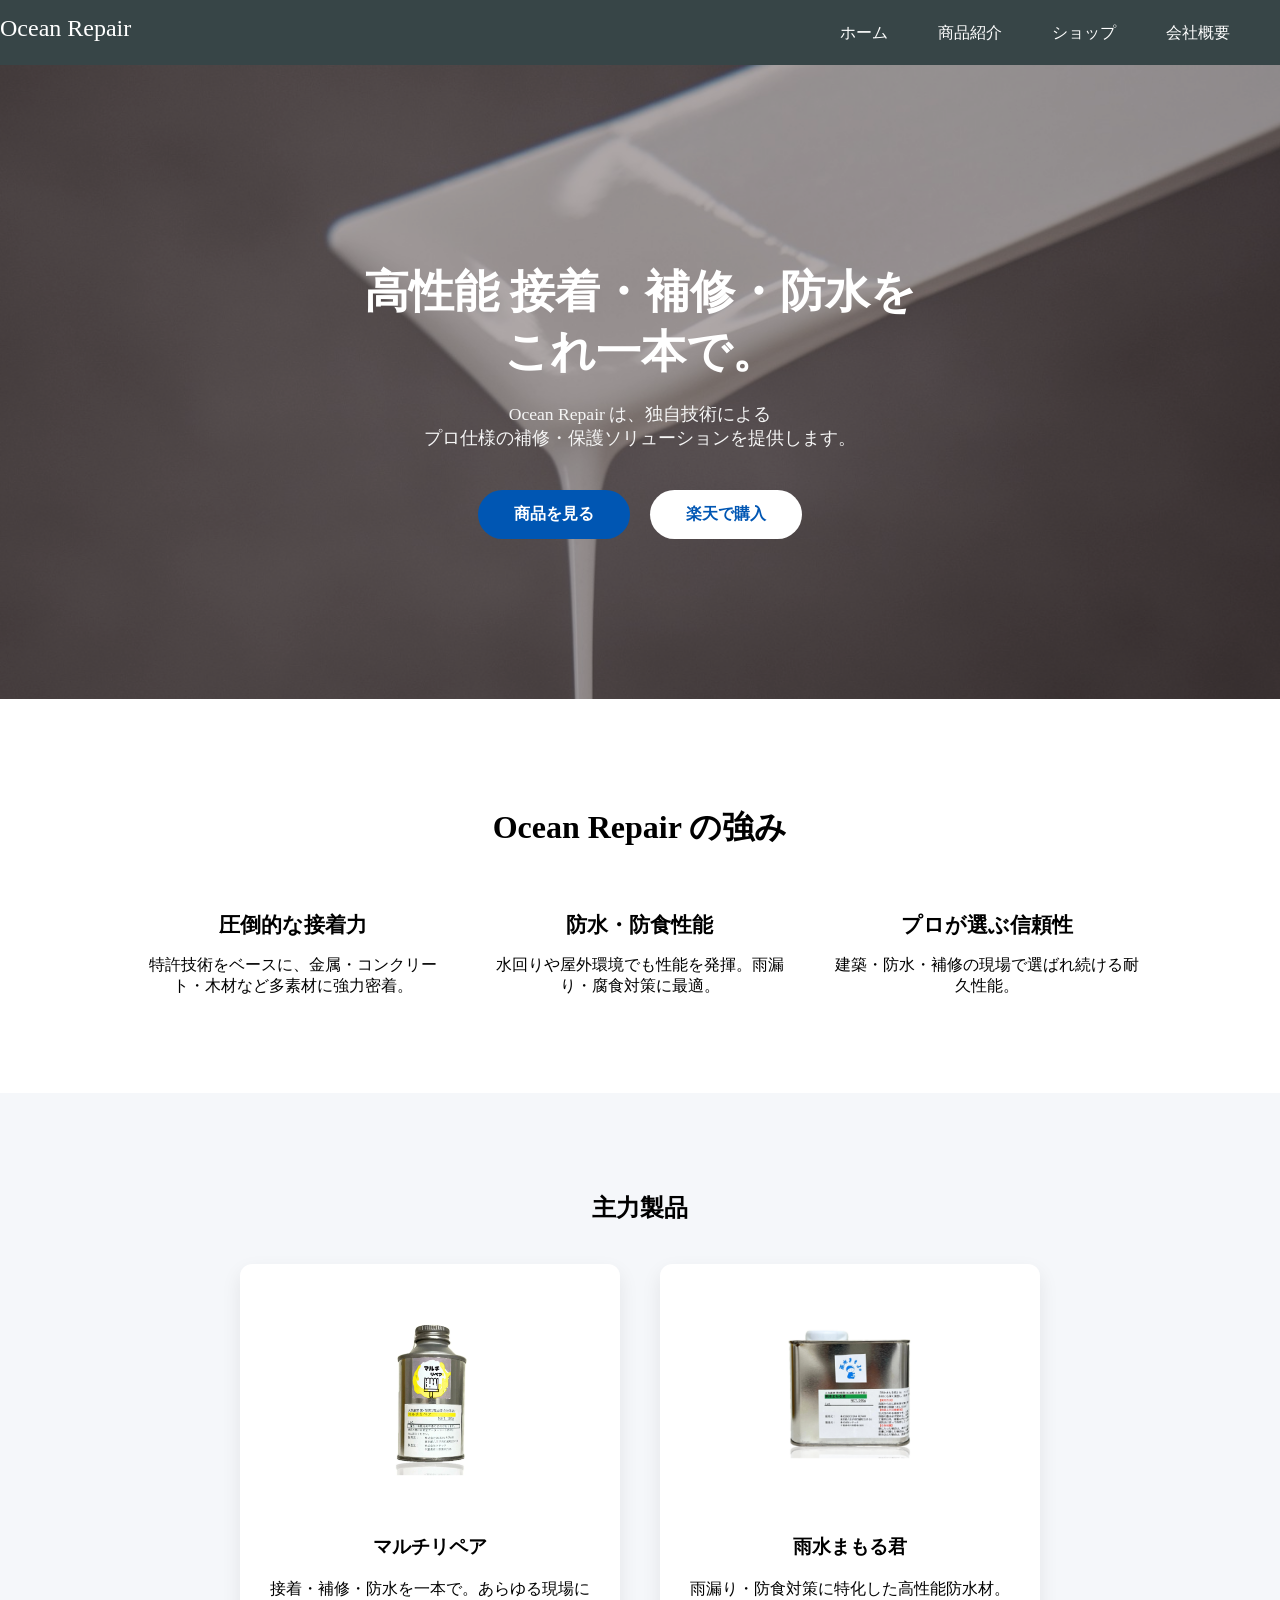
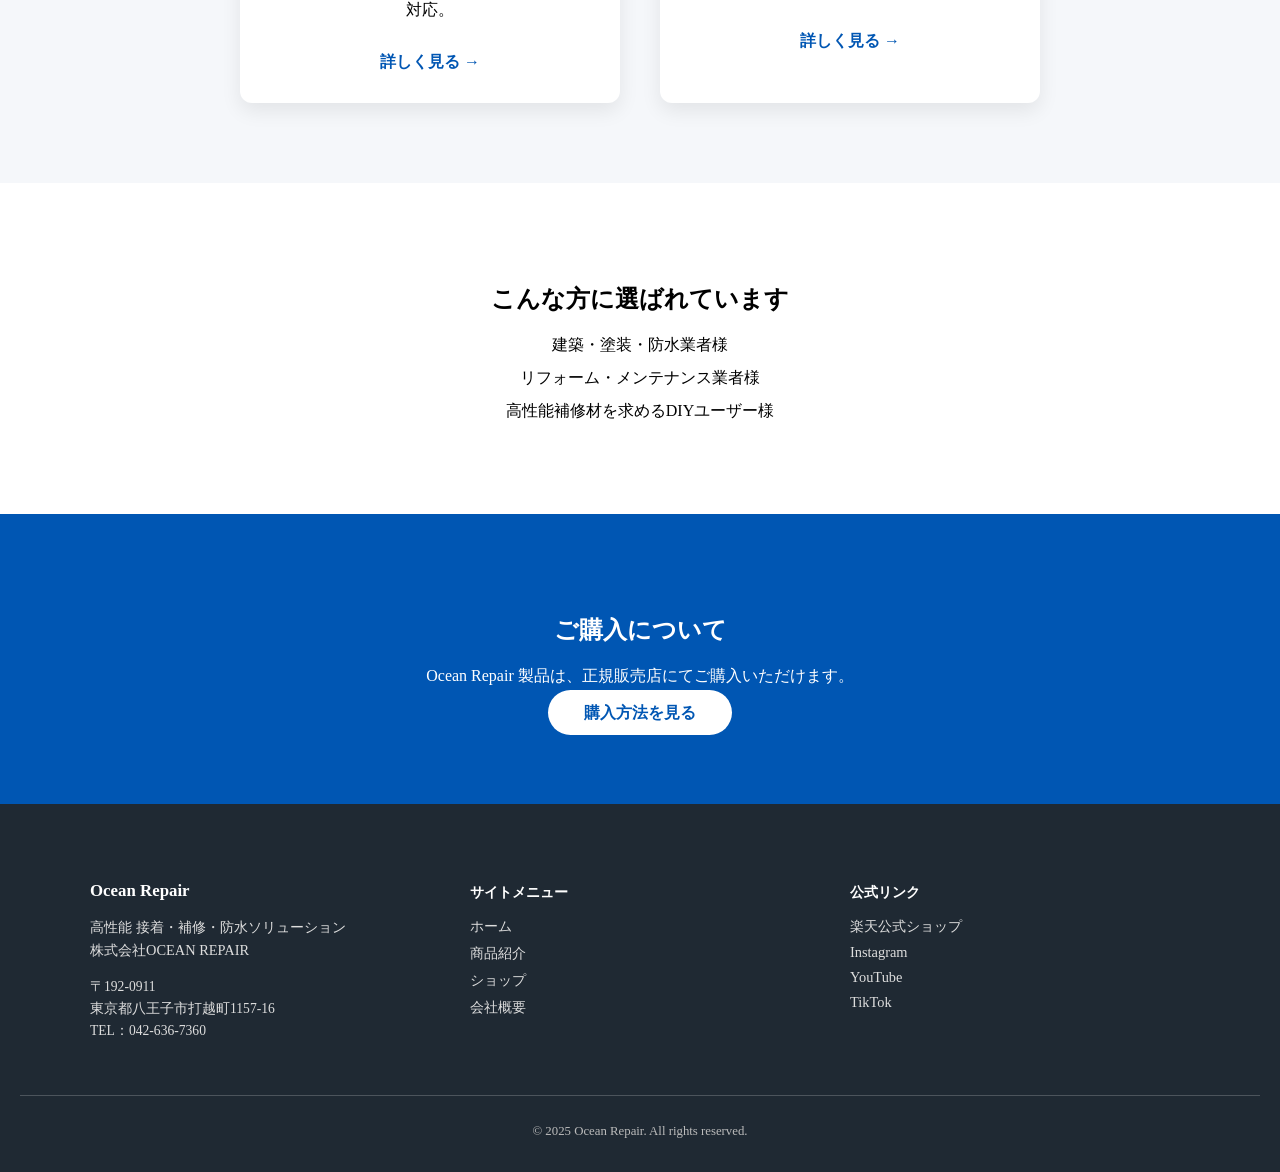
==== index.html @ e06fb5b2 "ヘッダーHTML" ====
<!DOCTYPE html>
<html lang="ja">
<head>
  <meta charset="UTF-8" />
  <meta name="viewport" content="width=device-width, initial-scale=1.0" />

  <title>Ocean Repair｜高性能 接着・補修・防水ソリューション</title>

  <link rel="stylesheet" href="css/style.css">
  <link rel="stylesheet" href="css/index.css">
</head>

<body>

<!-- ===== ヘッダー ===== -->
<header>
  <div class="header-inner">
    <div class="header-left">Ocean Repair</div>
    <div class="header-right">
      <a href="index.html">ホーム</a>
      <a href="products.html">商品紹介</a>
      <a href="shop.html">ショップ</a>
      <a href="company.html">会社概要</a>
    </div>
  </div>
</header>

<main>

<!-- ===== ヒーロー ===== -->
<section class="hero">
  <div class="hero-content">
    <h1>
      高性能 接着・補修・防水を<br>
      これ一本で。
    </h1>
    <p>
      Ocean Repair は、独自技術による<br>
      プロ仕様の補修・保護ソリューションを提供します。
    </p>

    <div class="hero-buttons">
      <a href="products.html" class="btn primary">商品を見る</a>
      <a href="https://www.rakuten.co.jp/oceanrepair/" target="_blank" class="btn secondary">
        楽天で購入
      </a>
    </div>
  </div>
</section>

<!-- ===== 強み ===== -->
<section class="strengths">
  <h2>Ocean Repair の強み</h2>

  <div class="strengths-grid">
    <div class="strength-item">
      <h3>圧倒的な接着力</h3>
      <p>特許技術をベースに、金属・コンクリート・木材など多素材に強力密着。</p>
    </div>

    <div class="strength-item">
      <h3>防水・防食性能</h3>
      <p>水回りや屋外環境でも性能を発揮。雨漏り・腐食対策に最適。</p>
    </div>

    <div class="strength-item">
      <h3>プロが選ぶ信頼性</h3>
      <p>建築・防水・補修の現場で選ばれ続ける耐久性能。</p>
    </div>
  </div>
</section>

<!-- ===== 主力商品 ===== -->
<section class="featured-products">
  <h2>主力製品</h2>

  <div class="products-grid">
    <div class="product-box">
      <div class="product-image">
        <img src="png/compass1732929653.webp" alt="マルチリペア">
      </div>
      <h3>マルチリペア</h3>
      <p>接着・補修・防水を一本で。あらゆる現場に対応。</p>
      <a href="product-multi-repair.html">詳しく見る →</a>
    </div>

    <div class="product-box">
      <div class="product-image">
        <img src="png/雨水まもる君500gNEW.png" alt="雨水まもる君">
      </div>
      <h3>雨水まもる君</h3>
      <p>雨漏り・防食対策に特化した高性能防水材。</p>
      <a href="products.html">詳しく見る →</a>
    </div>
  </div>
</section>

<!-- ===== 用途 ===== -->
<section class="usage">
  <h2>こんな方に選ばれています</h2>

  <ul>
    <li>建築・塗装・防水業者様</li>
    <li>リフォーム・メンテナンス業者様</li>
    <li>高性能補修材を求めるDIYユーザー様</li>
  </ul>
</section>

<!-- ===== 購入案内 ===== -->
<section class="purchase">
  <h2>ご購入について</h2>
  <p>
    Ocean Repair 製品は、正規販売店にてご購入いただけます。
  </p>

  <a href="shop.html" class="btn primary">購入方法を見る</a>
</section>

</main>

<footer class="site-footer">

  <div class="footer-inner">

    <!-- 左：会社情報 -->
    <div class="footer-company">
      <h3>Ocean Repair</h3>
      <p>
        高性能 接着・補修・防水ソリューション<br>
        株式会社OCEAN REPAIR
      </p>
      <p class="footer-address">
        〒192-0911<br>
        東京都八王子市打越町1157-16<br>
        TEL：042-636-7360
      </p>
    </div>

    <!-- 中：ナビ -->
    <div class="footer-nav">
      <h4>サイトメニュー</h4>
      <ul>
        <li><a href="index.html">ホーム</a></li>
        <li><a href="products.html">商品紹介</a></li>
        <li><a href="shop.html">ショップ</a></li>
        <li><a href="company.html">会社概要</a></li>
      </ul>
    </div>

    <!-- 右：外部リンク -->
    <div class="footer-links">
      <h4>公式リンク</h4>
      <ul>
        <li><a href="https://www.rakuten.co.jp/oceanrepair/" target="_blank">楽天公式ショップ</a></li>
        <li><a href="https://www.instagram.com/ocean.repair/" target="_blank">Instagram</a></li>
        <li><a href="https://www.youtube.com/@oceanrepair" target="_blank">YouTube</a></li>
        <li><a href="https://lite.tiktok.com/t/ZS9epU5FXoA6Y-mF6Z2/" target="_blank">TikTok</a></li>
      </ul>
    </div>

  </div>

  <div class="footer-bottom">
    <p>© 2025 Ocean Repair. All rights reserved.</p>
  </div>

</footer>

</body>
</html>
---- css/style.css ----
* {
  box-sizing: border-box;
}

body {
  margin: 0;
  font-family: "Hiragino Kaku Gothic ProN";
  padding-top: 65px;
}

a {
  text-decoration: none;
}

.container {
  max-width: 1170px;
  width: 100%;
  padding: 0 15px;
  margin: 0 auto;
}

/* ===== header ===== */
header {
  height: 65px;
  width: 100%;
  background-color: rgba(34, 49, 52, 0.9);
  position: fixed;
  top: 0;
  z-index: 10;
}

.header-left {
  float: left;
  color: white;
  font-size: 24px;
  margin-top: 15px;
}

.header-right {
  float: right;
  margin-right: 25px;
}

.header-right a {
  line-height: 65px;
  padding: 0 25px;
  color: white;
  display: block;
  float: left;
  transition: 0.5s;
}

.header-right a:hover {
  background-color: rgba(255, 255, 255, 0.3);
}

/* ===== 共通ボタン ===== */
.cta-button {
  display: inline-block;
  padding: 15px 40px;
  background-color: #bf0000;
  color: white;
  border-radius: 50px;
  font-weight: bold;
  box-shadow: 0 4px 15px rgba(0,0,0,0.1);
  transition: 0.3s;
}

.cta-button:hover {
  transform: translateY(-3px);
  background-color: #e60000;
}

/* ===== フッター ===== */
.site-footer {
  background-color: #1f2933;
  color: #fff;
  padding: 60px 20px 20px;
  font-size: 0.9rem;
}

.footer-inner {
  max-width: 1100px;
  margin: 0 auto;
  display: grid;
  grid-template-columns: repeat(auto-fit, minmax(240px, 1fr));
  gap: 40px;
}

.site-footer h3,
.site-footer h4 {
  margin-bottom: 15px;
}

.footer-company p {
  line-height: 1.6;
  color: #ddd;
}

.footer-address {
  margin-top: 10px;
  font-size: 0.85rem;
}

.site-footer ul {
  list-style: none;
  padding: 0;
}

.site-footer li {
  margin-bottom: 8px;
}

.site-footer a {
  color: #ddd;
  text-decoration: none;
}

.site-footer a:hover {
  text-decoration: underline;
}

/* 下部コピーライト */
.footer-bottom {
  margin-top: 40px;
  border-top: 1px solid rgba(255,255,255,0.2);
  padding-top: 15px;
  text-align: center;
  font-size: 0.8rem;
  color: #bbb;
}

/* ===== スマホ時ヘッダー高さ修正 ===== */
@media screen and (max-width: 768px) {

  /* ===== header（修正版） ===== */
header {
  height: 65px;
  width: 100%;
  background-color: rgba(34, 49, 52, 0.95);
  position: fixed;
  top: 0;
  z-index: 100;
}

.header-inner {
  max-width: 1100px;
  margin: 0 auto;
  height: 65px;
  display: flex;
  align-items: center;
  justify-content: space-between;
  padding: 0 20px;
}

.header-left {
  color: white;
  font-size: 22px;
}

.header-right {
  display: flex;
  gap: 25px;
}

.header-right a {
  color: white;
  line-height: 65px;
  font-size: 14px;
  transition: 0.3s;
}

.header-right a:hover {
  opacity: 0.7;
}

}
---- css/index.css ----
/* ===== ホーム共通 ===== */

/* ===== ヒーロー ===== */
/* ===== ヒーロー（背景画像版） ===== */
.hero {
  position: relative;
  padding: 160px 20px;
  text-align: center;
  color: #fff;

  background-image: url("../png/23179908_m.jpg");
  background-size: cover;
  background-position: center;
  background-repeat: no-repeat;
}

/* 黒の半透明レイヤー（文字を読みやすく） */
.hero::before {
  content: "";
  position: absolute;
  inset: 0;
  background: rgba(78, 63, 63, 0.45);
}

/* テキストを前面に */
.hero-content {
  position: relative;
  z-index: 1;
  max-width: 900px;
  margin: 0 auto;
}

.hero h1 {
  font-size: 2.8rem;
  margin-bottom: 20px;
}

.hero p {
  font-size: 1.1rem;
  color: #f5f5f5;
  margin-bottom: 40px;
}

.hero-buttons {
  display: flex;
  justify-content: center;
  gap: 20px;
}

/* ボタン */
.btn {
  padding: 14px 36px;
  border-radius: 40px;
  font-weight: bold;
  text-decoration: none;
}

.btn.primary {
  background-color: #0056b3;
  color: #fff;
}

.btn.secondary {
  background-color: #ffffff;
  color: #0056b3;
  border: none;
  font-weight: bold;
}

.btn.secondary:hover {
  background-color: #e6e6e6;
}

/* ===== 強み ===== */
.strengths {
  padding: 80px 20px;
  text-align: center;
}

.strengths h2 {
  font-size: 2rem;
  margin-bottom: 40px;
}

.strengths-grid {
  max-width: 1000px;
  margin: 0 auto;
  display: grid;
  grid-template-columns: repeat(auto-fit, minmax(240px, 1fr));
  gap: 40px;
}

.strength-item h3 {
  font-size: 1.3rem;
  margin-bottom: 10px;
}

/* ===== 主力商品 ===== */
.featured-products {
  background-color: #f5f7fa;
  padding: 80px 20px;
  text-align: center;
}

.products-grid {
  max-width: 800px;
  margin: 40px auto 0;
  display: grid;
  grid-template-columns: repeat(auto-fit, minmax(260px, 1fr));
  gap: 40px;
}

.product-box {
  background-color: #fff;
  padding: 30px;
  border-radius: 12px;
  box-shadow: 0 8px 20px rgba(0,0,0,0.08);
}

.product-box a {
  display: inline-block;
  margin-top: 15px;
  color: #0056b3;
  font-weight: bold;
  text-decoration: none;
}

/* ===== 主力商品 画像 ===== */

.product-image {
  width: 100%;
  height: 220px;
  margin-bottom: 20px;
  display: flex;
  align-items: center;
  justify-content: center;
}

.product-image img {
  max-width: 100%;
  max-height: 100%;
  object-fit: contain;
  transition: 0.3s;
}

/* カードホバー時に少し浮かせる */
.product-box {
  transition: transform 0.3s;
}

.product-box:hover {
  transform: translateY(-8px);
}

/* ===== 用途 ===== */
.usage {
  padding: 80px 20px;
  text-align: center;
}

.usage ul {
  list-style: none;
  padding: 0;
  max-width: 500px;
  margin: 0 auto;
}

.usage li {
  margin: 12px 0;
}

/* ===== 購入案内 ===== */
.purchase {
  background-color: #0056b3;
  color: #fff;
  padding: 80px 20px;
  text-align: center;
}

.purchase .btn {
  background-color: #fff;
  color: #0056b3;
}

/* ===== スマホ対応 ===== */
@media screen and (max-width: 768px) {

  /* ヒーロー */
  .hero {
    padding: 120px 20px;
  }

  .hero h1 {
    font-size: 1.8rem;
    line-height: 1.4;
  }

  .hero p {
    font-size: 0.95rem;
  }

  /* ボタンを縦並びに */
  .hero-buttons {
    flex-direction: column;
    gap: 15px;
  }

  .btn {
    width: 100%;
    max-width: 280px;
    margin: 0 auto;
  }

  /* 強みセクション */
  .strengths {
    padding: 60px 20px;
  }

  .strengths h2 {
    font-size: 1.5rem;
  }

  /* 主力商品 */
  .featured-products {
    padding: 60px 20px;
  }

  .products-grid {
    grid-template-columns: 1fr;
  }

  .product-image {
    height: 180px;
  }

  /* 用途 */
  .usage {
    padding: 60px 20px;
  }

  /* 購入案内 */
  .purchase {
    padding: 60px 20px;
  }

}
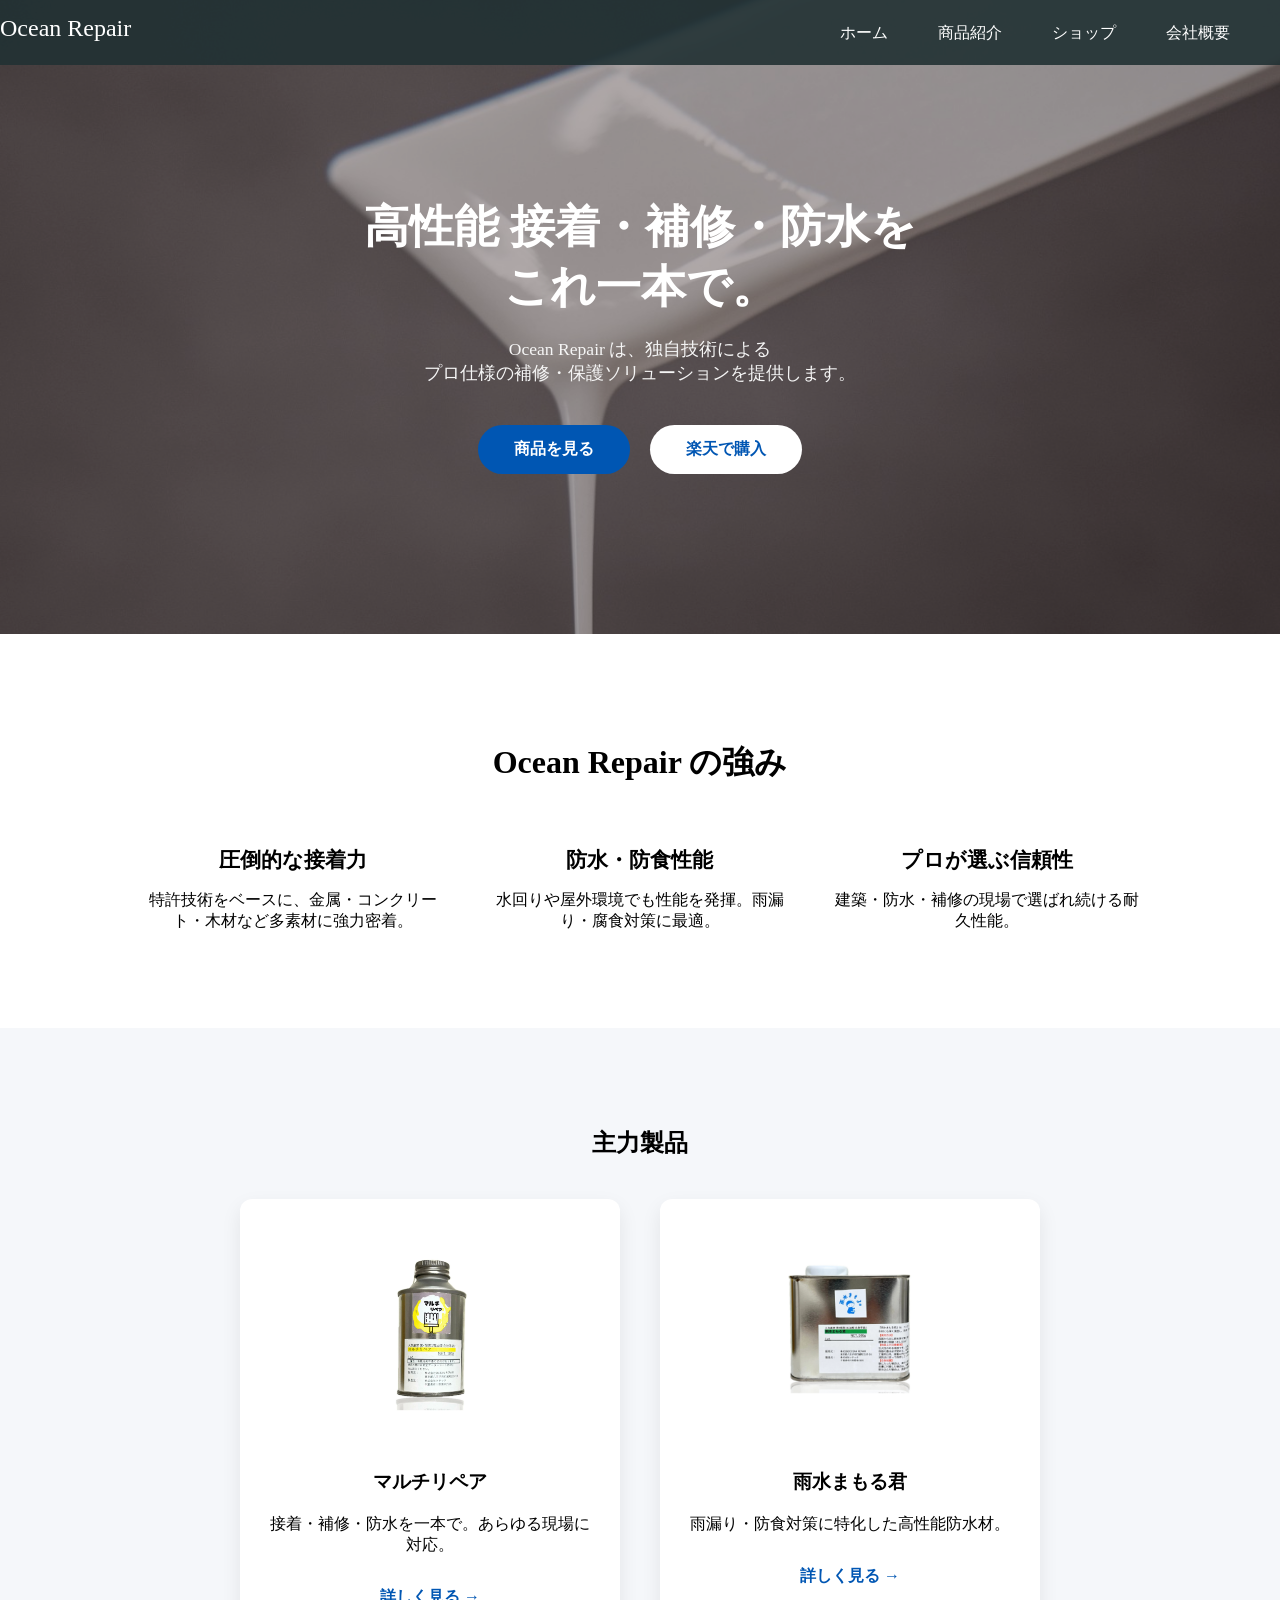
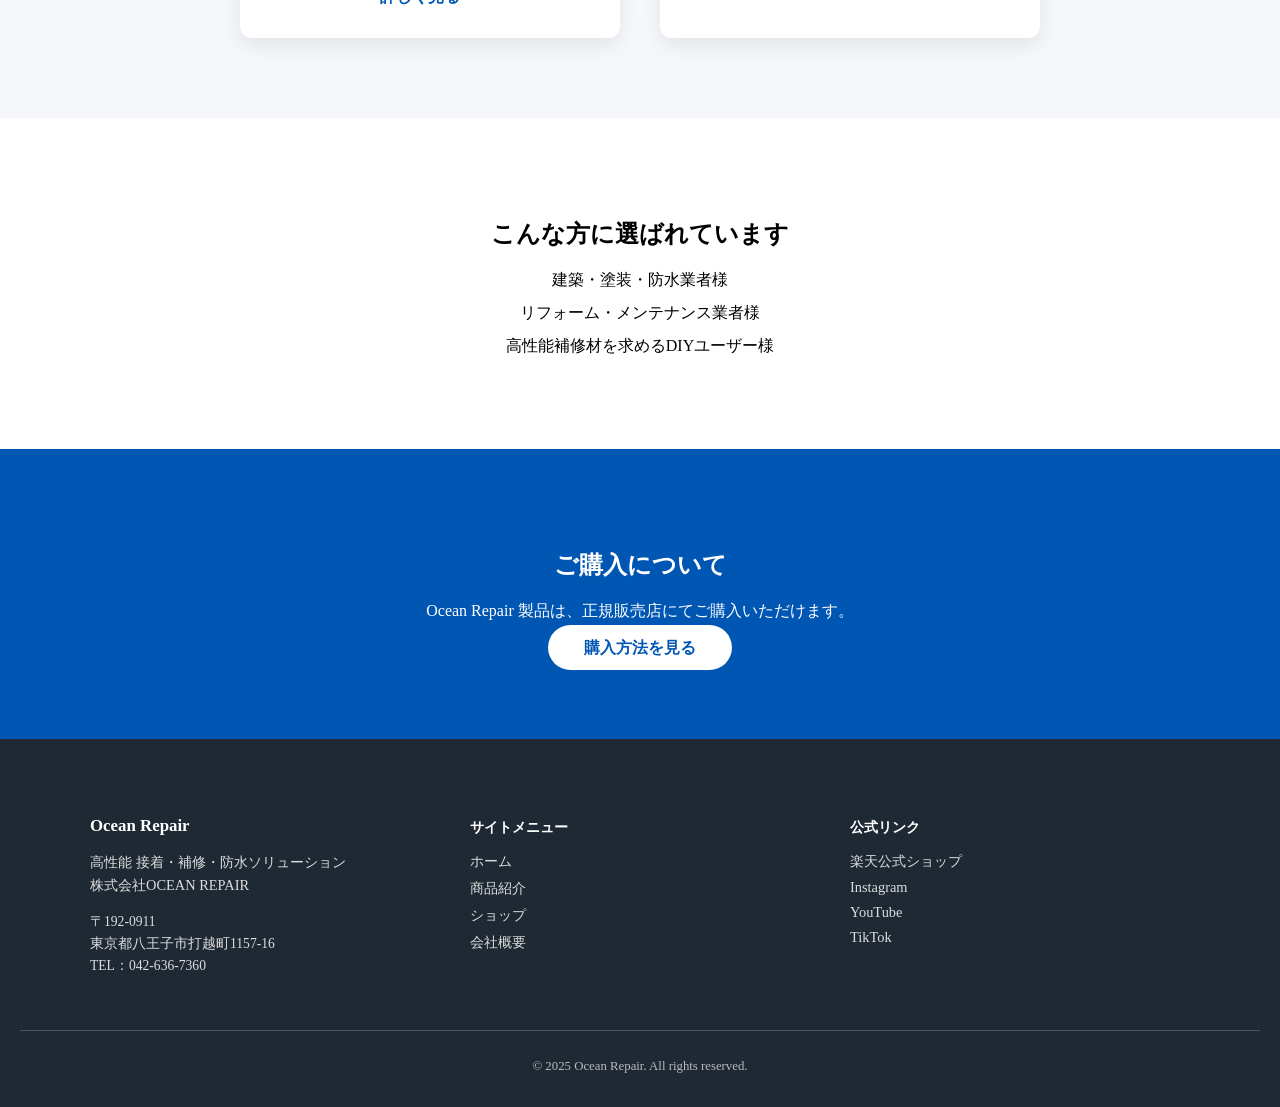
==== commit 2b27cf92: "メモ" ====
--- a/index.html
+++ b/index.html
@@ -12,7 +12,7 @@
 
 <body>
 
-<!-- ===== ヘッダー ===== -->
+
 <header>
   <div class="header-inner">
     <div class="header-left">Ocean Repair</div>
@@ -27,7 +27,7 @@
 
 <main>
 
-<!-- ===== ヒーロー ===== -->
+
 <section class="hero">
   <div class="hero-content">
     <h1>
@@ -48,7 +48,7 @@
   </div>
 </section>
 
-<!-- ===== 強み ===== -->
+
 <section class="strengths">
   <h2>Ocean Repair の強み</h2>
 
@@ -70,7 +70,7 @@
   </div>
 </section>
 
-<!-- ===== 主力商品 ===== -->
+
 <section class="featured-products">
   <h2>主力製品</h2>
 
@@ -95,7 +95,7 @@
   </div>
 </section>
 
-<!-- ===== 用途 ===== -->
+
 <section class="usage">
   <h2>こんな方に選ばれています</h2>
 
@@ -106,7 +106,7 @@
   </ul>
 </section>
 
-<!-- ===== 購入案内 ===== -->
+
 <section class="purchase">
   <h2>ご購入について</h2>
   <p>
@@ -122,7 +122,7 @@
 
   <div class="footer-inner">
 
-    <!-- 左：会社情報 -->
+    
     <div class="footer-company">
       <h3>Ocean Repair</h3>
       <p>
@@ -136,7 +136,7 @@
       </p>
     </div>
 
-    <!-- 中：ナビ -->
+    
     <div class="footer-nav">
       <h4>サイトメニュー</h4>
       <ul>
@@ -147,7 +147,7 @@
       </ul>
     </div>
 
-    <!-- 右：外部リンク -->
+    
     <div class="footer-links">
       <h4>公式リンク</h4>
       <ul>
--- a/css/style.css
+++ b/css/style.css
@@ -5,7 +5,7 @@
 body {
   margin: 0;
   font-family: "Hiragino Kaku Gothic ProN";
-  padding-top: 65px;
+  padding-top: 0;
 }
 
 a {
@@ -133,45 +133,33 @@
 /* ===== スマホ時ヘッダー高さ修正 ===== */
 @media screen and (max-width: 768px) {
 
-  /* ===== header（修正版） ===== */
-header {
-  height: 65px;
-  width: 100%;
-  background-color: rgba(34, 49, 52, 0.95);
-  position: fixed;
-  top: 0;
-  z-index: 100;
-}
+  header {
+    position: relative;
+    height: auto;
+  }
 
-.header-inner {
-  max-width: 1100px;
-  margin: 0 auto;
-  height: 65px;
-  display: flex;
-  align-items: center;
-  justify-content: space-between;
-  padding: 0 20px;
-}
+  .header-left {
+    float: none;
+    text-align: center;
+    margin: 10px 0;
+  }
 
-.header-left {
-  color: white;
-  font-size: 22px;
-}
+  .header-right {
+    float: none;
+    display: flex;              /* ← 横並びにする */
+    justify-content: center;    /* ← 中央寄せ */
+    flex-wrap: wrap;            /* ← 画面狭い時だけ改行 */
+    gap: 15px;
+    margin: 5px 0 15px;
+  }
 
-.header-right {
-  display: flex;
-  gap: 25px;
-}
-
-.header-right a {
-  color: white;
-  line-height: 65px;
-  font-size: 14px;
-  transition: 0.3s;
-}
-
-.header-right a:hover {
-  opacity: 0.7;
-}
+  .header-right a {
+    float: none;
+    display: inline-block;      /* ← blockやめる */
+    line-height: normal;        /* ← 65pxやめる */
+    padding: 5px 10px;
+    font-size: 14px;
+    white-space: nowrap;        /* ← 文字折り返さない */
+  }
 
 }
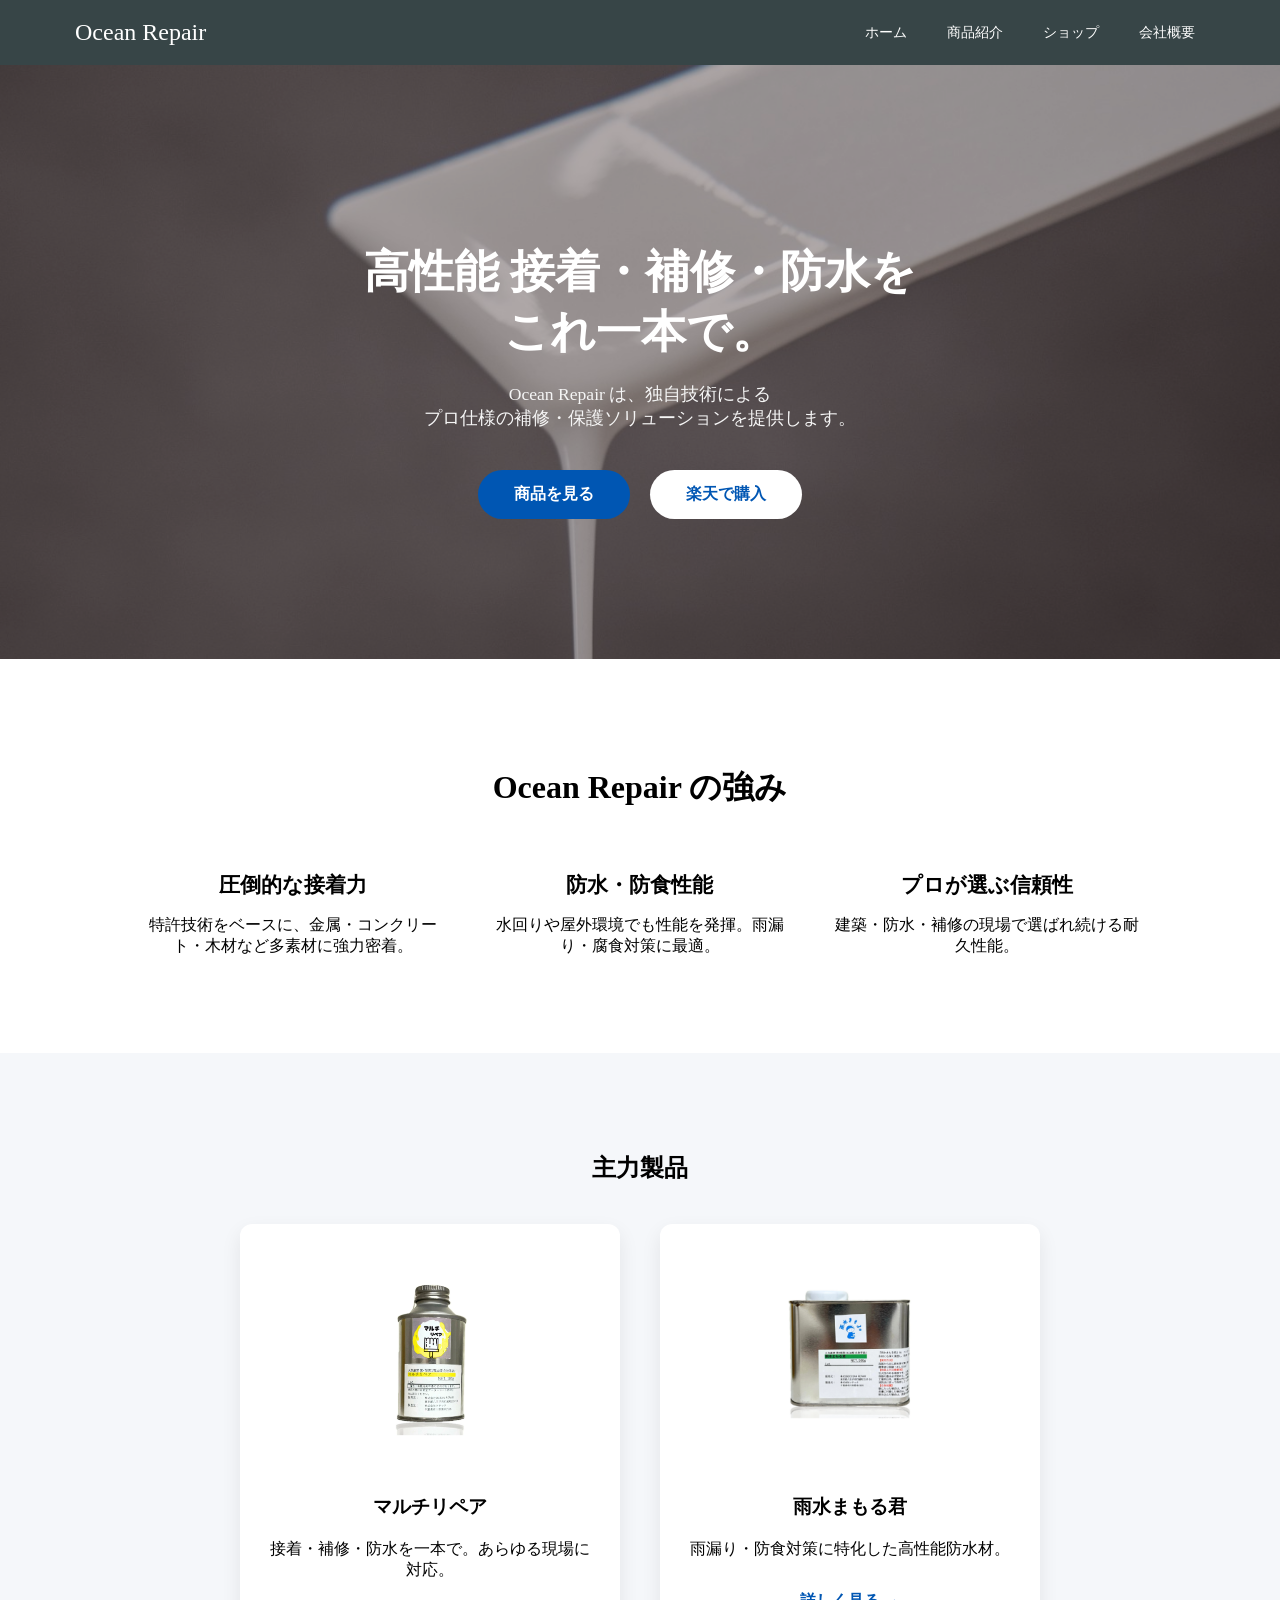
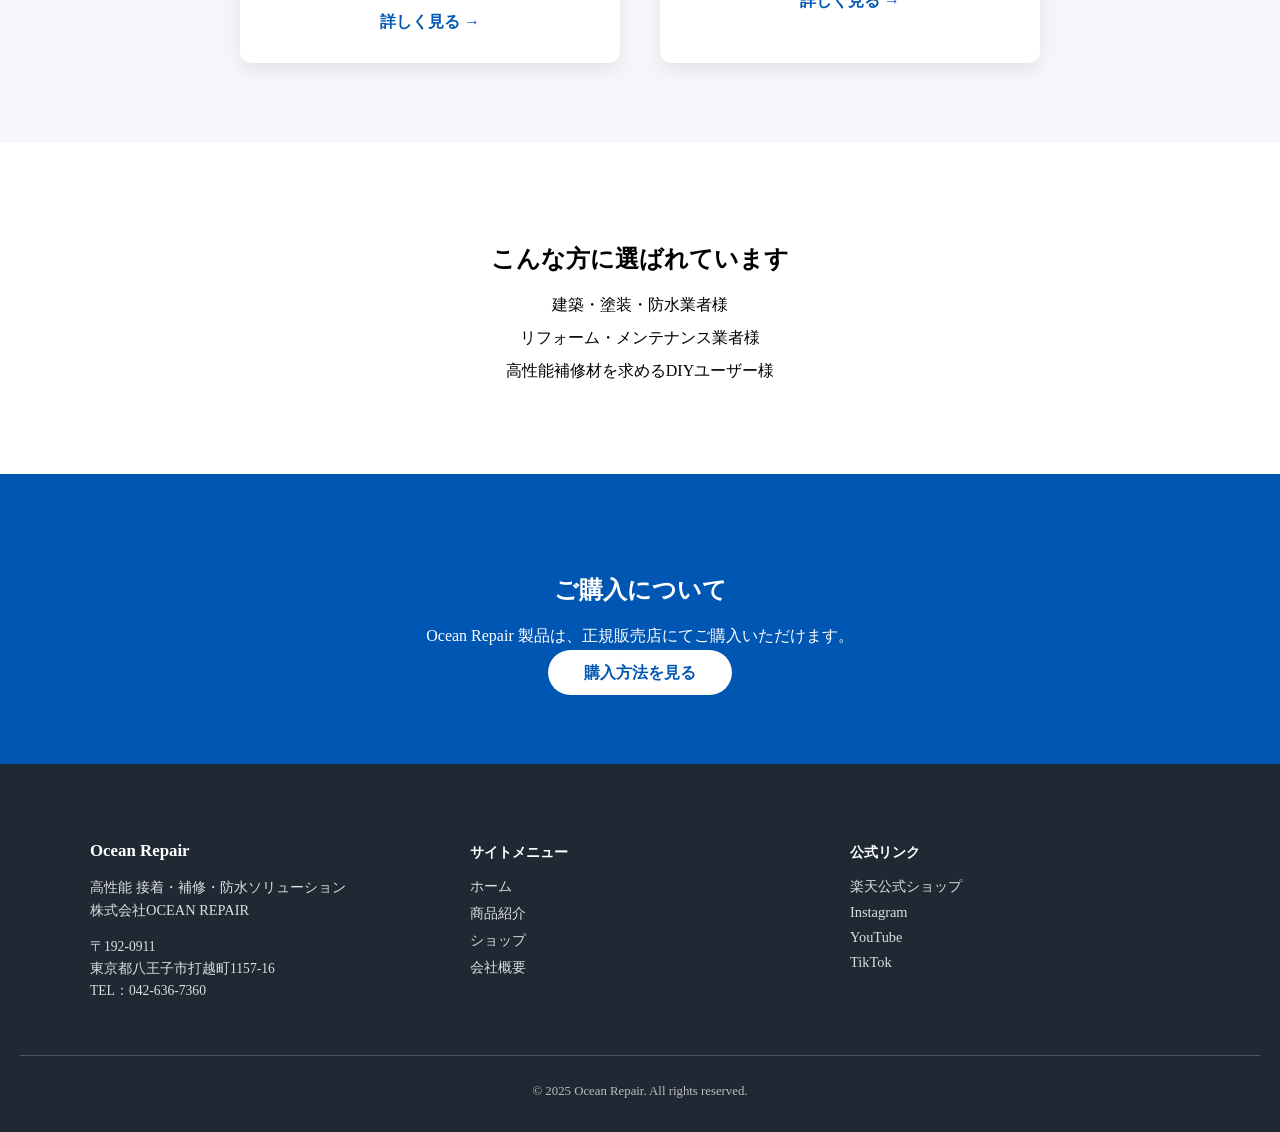
==== commit 0ef6a364: "ホームの詳細を見るリンクと、商品紹介・ショップ・会社概要のヘッダーナビゲーションを全ページで統一しました。" ====
--- a/index.html
+++ b/index.html
@@ -81,7 +81,7 @@
       </div>
       <h3>マルチリペア</h3>
       <p>接着・補修・防水を一本で。あらゆる現場に対応。</p>
-      <a href="product-multi-repair.html">詳しく見る →</a>
+      <a href="multi-repair.html">詳しく見る →</a>
     </div>
 
     <div class="product-box">
--- a/css/style.css
+++ b/css/style.css
@@ -5,7 +5,7 @@
 body {
   margin: 0;
   font-family: "Hiragino Kaku Gothic ProN";
-  padding-top: 0;
+  padding-top: 65px;  /* ← これ超重要 */
 }
 
 a {
@@ -21,37 +21,46 @@
 
 /* ===== header ===== */
 header {
-  height: 65px;
-  width: 100%;
-  background-color: rgba(34, 49, 52, 0.9);
   position: fixed;
   top: 0;
-  z-index: 10;
+  left: 0;
+  width: 100%;
+  height: 65px;
+  background-color: rgba(34, 49, 52, 0.9);
+  z-index: 1000;
 }
 
 .header-left {
-  float: left;
   color: white;
   font-size: 24px;
-  margin-top: 15px;
 }
 
 .header-right {
-  float: right;
-  margin-right: 25px;
+  display: flex;
+  gap: 20px;
 }
 
 .header-right a {
-  line-height: 65px;
-  padding: 0 25px;
   color: white;
-  display: block;
-  float: left;
-  transition: 0.5s;
+  text-decoration: none;
+  font-size: 14px;
+  padding: 5px 10px;
+  transition: 0.3s;
 }
 
 .header-right a:hover {
-  background-color: rgba(255, 255, 255, 0.3);
+  background-color: rgba(255,255,255,0.2);
+  border-radius: 5px;
+}
+
+.header-inner {
+  max-width: 1170px;
+  margin: 0 auto;
+  height: 100%;
+  display: flex;
+  align-items: center;
+  justify-content: space-between;
+  padding: 0 20px;
 }
 
 /* ===== 共通ボタン ===== */
@@ -133,10 +142,7 @@
 /* ===== スマホ時ヘッダー高さ修正 ===== */
 @media screen and (max-width: 768px) {
 
-  header {
-    position: relative;
-    height: auto;
-  }
+
 
   .header-left {
     float: none;
--- a/css/index.css
+++ b/css/index.css
@@ -4,7 +4,7 @@
 /* ===== ヒーロー（背景画像版） ===== */
 .hero {
   position: relative;
-  padding: 160px 20px;
+  padding: 140px 20px;
   text-align: center;
   color: #fff;
 
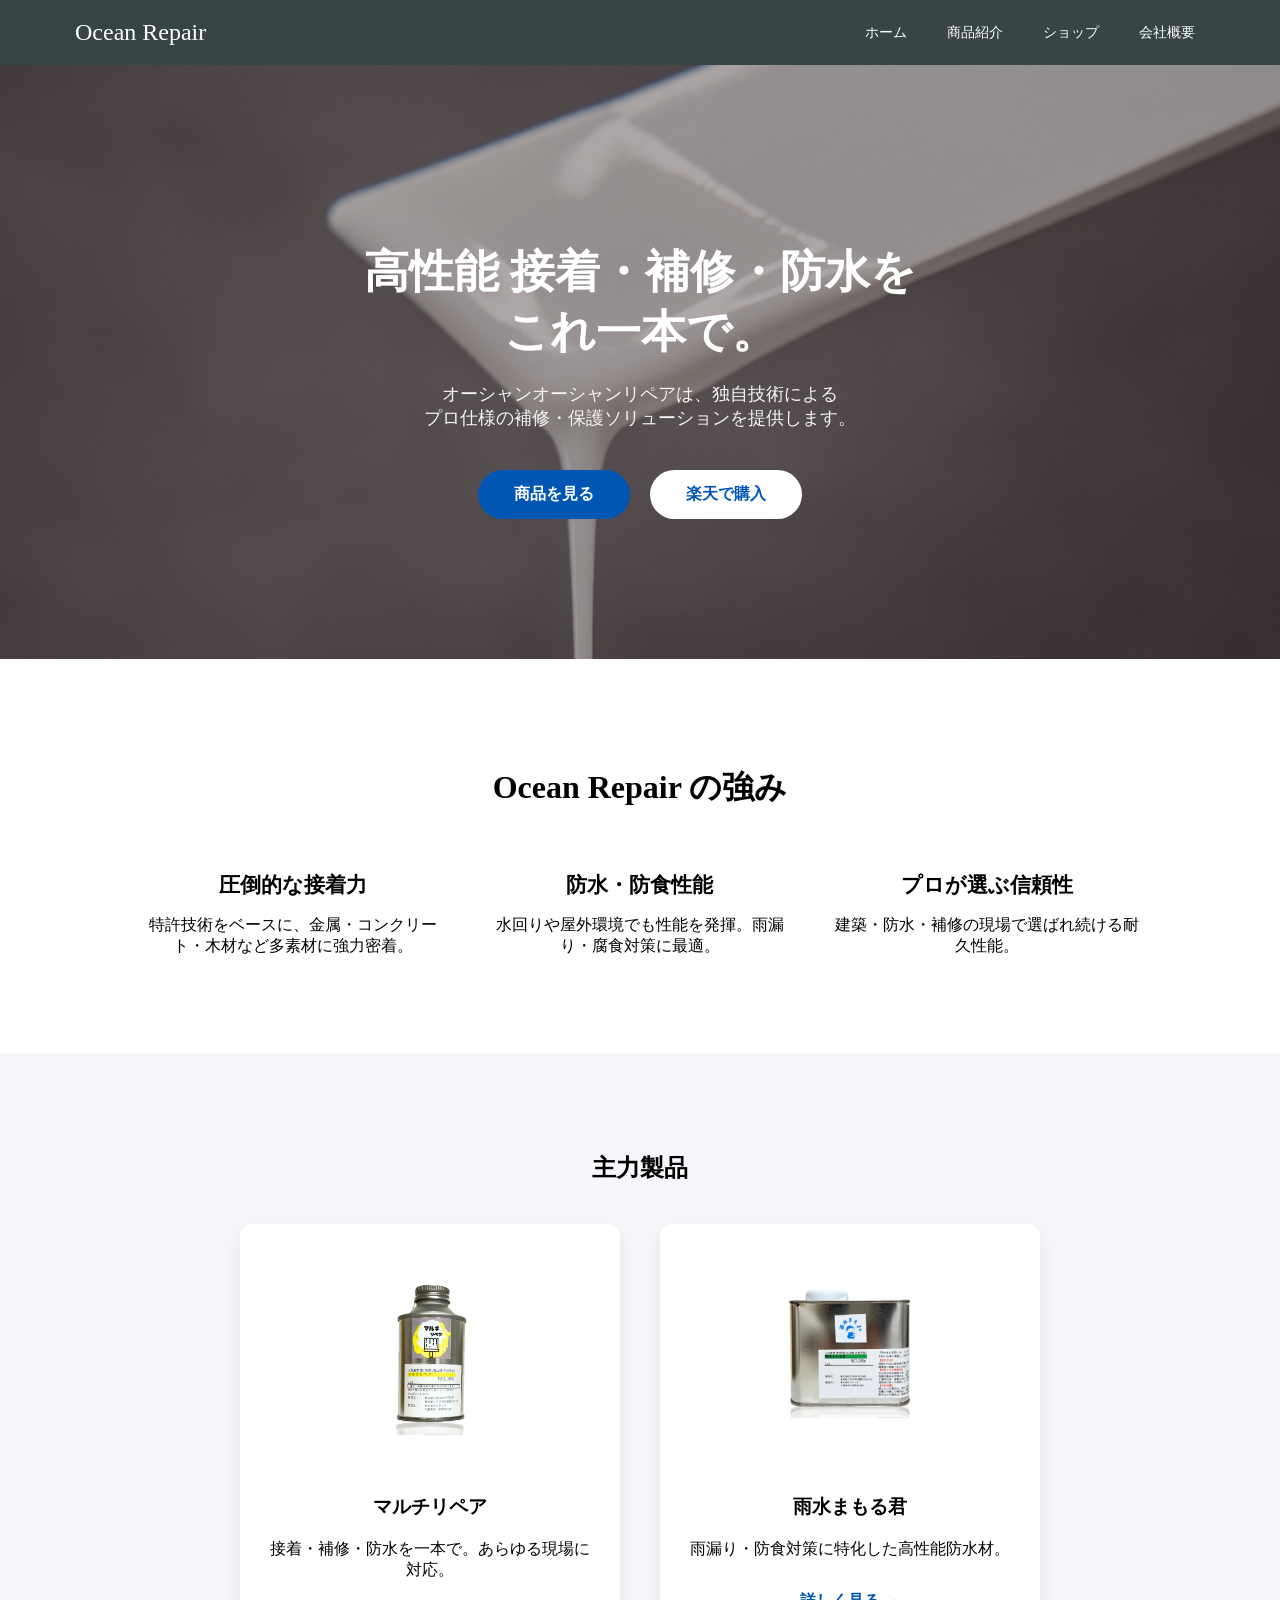
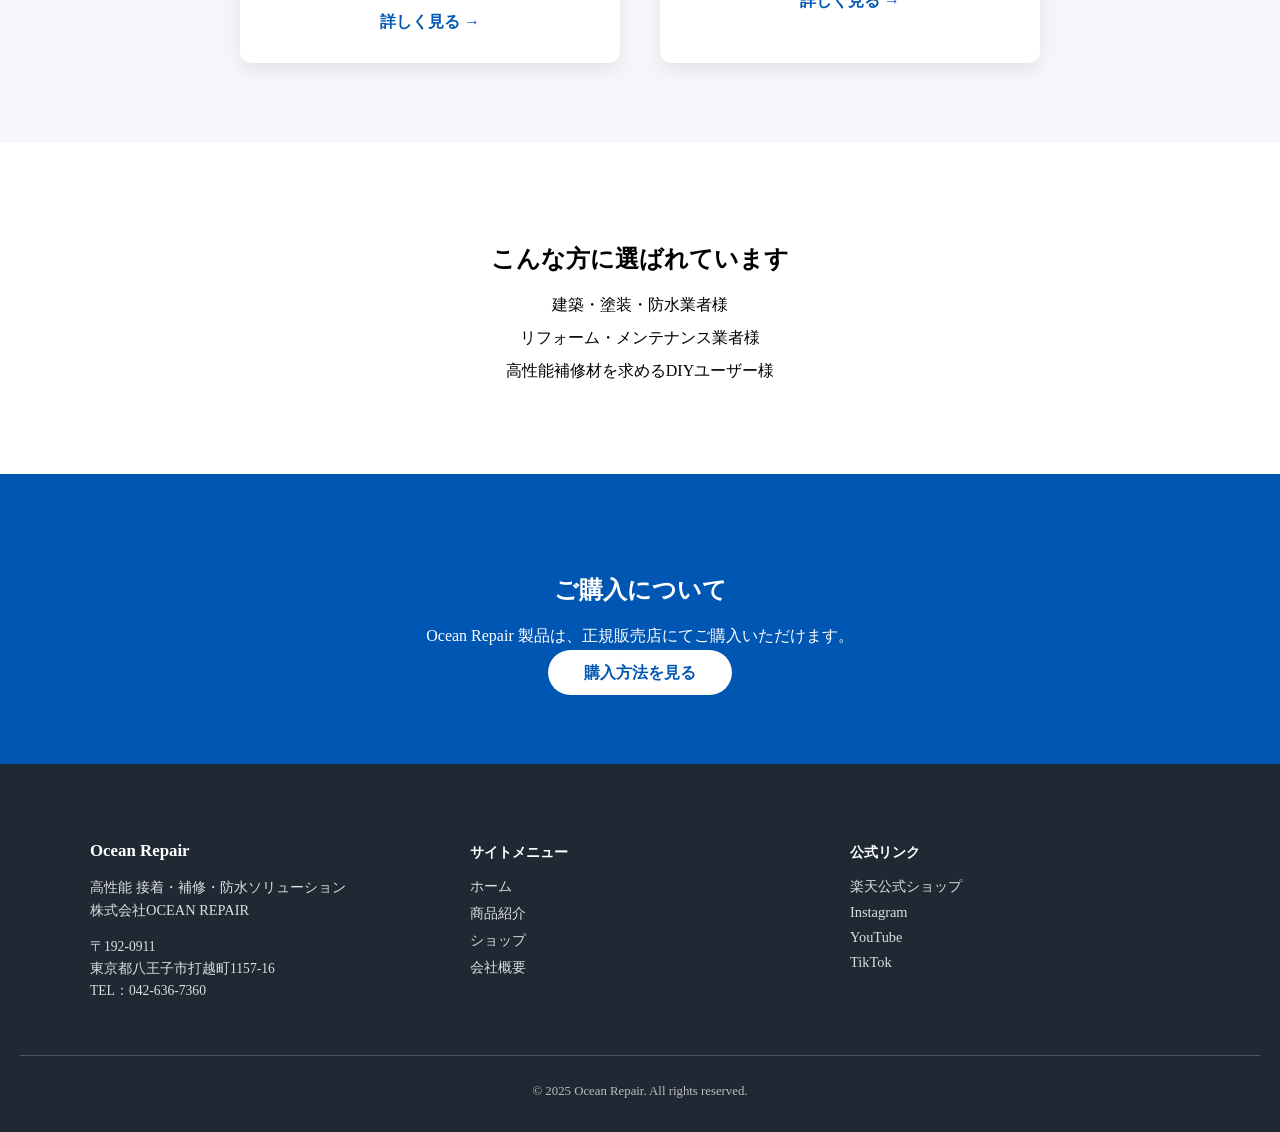
==== commit 96b46930: "オーシャンリペアに変更" ====
--- a/index.html
+++ b/index.html
@@ -15,13 +15,22 @@
 
 <header>
   <div class="header-inner">
+
     <div class="header-left">Ocean Repair</div>
-    <div class="header-right">
+
+    <div class="hamburger" id="hamburger">
+      <span></span>
+      <span></span>
+      <span></span>
+    </div>
+
+    <div class="header-right" id="nav-menu">
       <a href="index.html">ホーム</a>
       <a href="products.html">商品紹介</a>
       <a href="shop.html">ショップ</a>
       <a href="company.html">会社概要</a>
     </div>
+
   </div>
 </header>
 
@@ -35,7 +44,7 @@
       これ一本で。
     </h1>
     <p>
-      Ocean Repair は、独自技術による<br>
+      オーシャンオーシャンリペアは、独自技術による<br>
       プロ仕様の補修・保護ソリューションを提供します。
     </p>
 
@@ -90,7 +99,7 @@
       </div>
       <h3>雨水まもる君</h3>
       <p>雨漏り・防食対策に特化した高性能防水材。</p>
-      <a href="products.html">詳しく見る →</a>
+      <a href="rain-guard.html">詳しく見る →</a>
     </div>
   </div>
 </section>
@@ -166,5 +175,14 @@
 
 </footer>
 
+<script>
+const hamburger = document.getElementById("hamburger");
+const navMenu = document.getElementById("nav-menu");
+
+hamburger.addEventListener("click", function(){
+  navMenu.classList.toggle("active");
+});
+</script>
+
 </body>
 </html>
--- a/css/style.css
+++ b/css/style.css
@@ -5,7 +5,7 @@
 body {
   margin: 0;
   font-family: "Hiragino Kaku Gothic ProN";
-  padding-top: 65px;  /* ← これ超重要 */
+  padding-top: 65px;  
 }
 
 a {
@@ -63,7 +63,7 @@
   padding: 0 20px;
 }
 
-/* ===== 共通ボタン ===== */
+
 .cta-button {
   display: inline-block;
   padding: 15px 40px;
@@ -129,7 +129,7 @@
   text-decoration: underline;
 }
 
-/* 下部コピーライト */
+
 .footer-bottom {
   margin-top: 40px;
   border-top: 1px solid rgba(255,255,255,0.2);
@@ -139,33 +139,51 @@
   color: #bbb;
 }
 
-/* ===== スマホ時ヘッダー高さ修正 ===== */
-@media screen and (max-width: 768px) {
 
 
+.hamburger{
+  display:none;
+  flex-direction:column;
+  cursor:pointer;
+  gap:5px;
+}
 
-  .header-left {
-    float: none;
-    text-align: center;
-    margin: 10px 0;
+.hamburger span{
+  width:25px;
+  height:3px;
+  background:white;
+  display:block;
+}
+
+
+@media screen and (max-width:768px){
+
+  .hamburger{
+    display:flex;
   }
 
-  .header-right {
-    float: none;
-    display: flex;              /* ← 横並びにする */
-    justify-content: center;    /* ← 中央寄せ */
-    flex-wrap: wrap;            /* ← 画面狭い時だけ改行 */
-    gap: 15px;
-    margin: 5px 0 15px;
+  .header-right{
+    position:absolute;
+    top:65px;
+    left:0;
+    width:100%;
+    background:rgba(34,49,52,0.95);
+
+    flex-direction:column;
+    align-items:center;
+
+    display:none;
   }
 
-  .header-right a {
-    float: none;
-    display: inline-block;      /* ← blockやめる */
-    line-height: normal;        /* ← 65pxやめる */
-    padding: 5px 10px;
-    font-size: 14px;
-    white-space: nowrap;        /* ← 文字折り返さない */
+  .header-right a{
+    width:100%;
+    text-align:center;
+    padding:15px;
+    border-top:1px solid rgba(255,255,255,0.1);
+  }
+
+  .header-right.active{
+    display:flex;
   }
 
 }
--- a/css/index.css
+++ b/css/index.css
@@ -1,7 +1,3 @@
-/* ===== ホーム共通 ===== */
-
-/* ===== ヒーロー ===== */
-/* ===== ヒーロー（背景画像版） ===== */
 .hero {
   position: relative;
   padding: 140px 20px;
@@ -14,7 +10,7 @@
   background-repeat: no-repeat;
 }
 
-/* 黒の半透明レイヤー（文字を読みやすく） */
+
 .hero::before {
   content: "";
   position: absolute;
@@ -22,7 +18,7 @@
   background: rgba(78, 63, 63, 0.45);
 }
 
-/* テキストを前面に */
+
 .hero-content {
   position: relative;
   z-index: 1;
@@ -47,7 +43,7 @@
   gap: 20px;
 }
 
-/* ボタン */
+
 .btn {
   padding: 14px 36px;
   border-radius: 40px;
@@ -71,7 +67,7 @@
   background-color: #e6e6e6;
 }
 
-/* ===== 強み ===== */
+
 .strengths {
   padding: 80px 20px;
   text-align: center;
@@ -95,7 +91,7 @@
   margin-bottom: 10px;
 }
 
-/* ===== 主力商品 ===== */
+
 .featured-products {
   background-color: #f5f7fa;
   padding: 80px 20px;
@@ -125,7 +121,7 @@
   text-decoration: none;
 }
 
-/* ===== 主力商品 画像 ===== */
+
 
 .product-image {
   width: 100%;
@@ -143,7 +139,7 @@
   transition: 0.3s;
 }
 
-/* カードホバー時に少し浮かせる */
+
 .product-box {
   transition: transform 0.3s;
 }
@@ -152,7 +148,7 @@
   transform: translateY(-8px);
 }
 
-/* ===== 用途 ===== */
+
 .usage {
   padding: 80px 20px;
   text-align: center;
@@ -169,7 +165,7 @@
   margin: 12px 0;
 }
 
-/* ===== 購入案内 ===== */
+
 .purchase {
   background-color: #0056b3;
   color: #fff;
@@ -199,7 +195,7 @@
     font-size: 0.95rem;
   }
 
-  /* ボタンを縦並びに */
+  
   .hero-buttons {
     flex-direction: column;
     gap: 15px;
@@ -211,7 +207,7 @@
     margin: 0 auto;
   }
 
-  /* 強みセクション */
+  
   .strengths {
     padding: 60px 20px;
   }
@@ -220,7 +216,7 @@
     font-size: 1.5rem;
   }
 
-  /* 主力商品 */
+  
   .featured-products {
     padding: 60px 20px;
   }
@@ -233,12 +229,12 @@
     height: 180px;
   }
 
-  /* 用途 */
+  
   .usage {
     padding: 60px 20px;
   }
 
-  /* 購入案内 */
+  
   .purchase {
     padding: 60px 20px;
   }
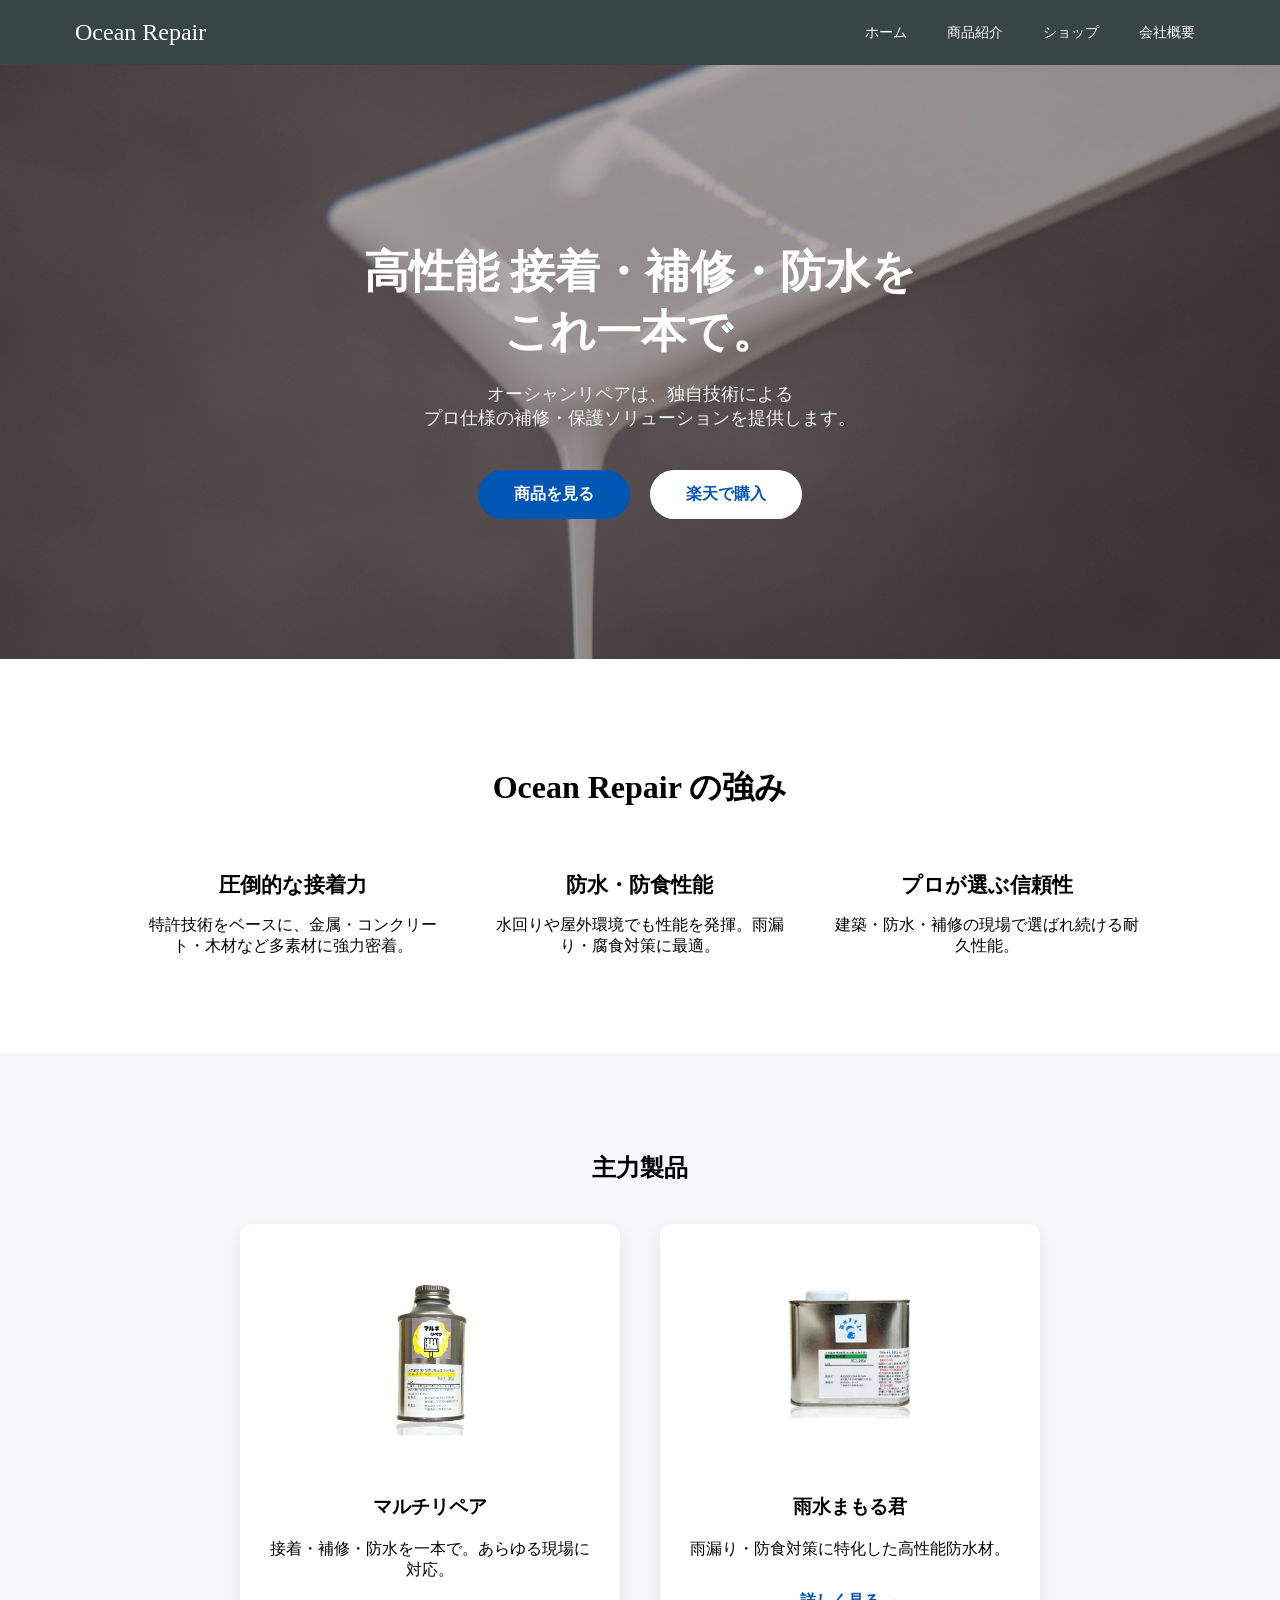
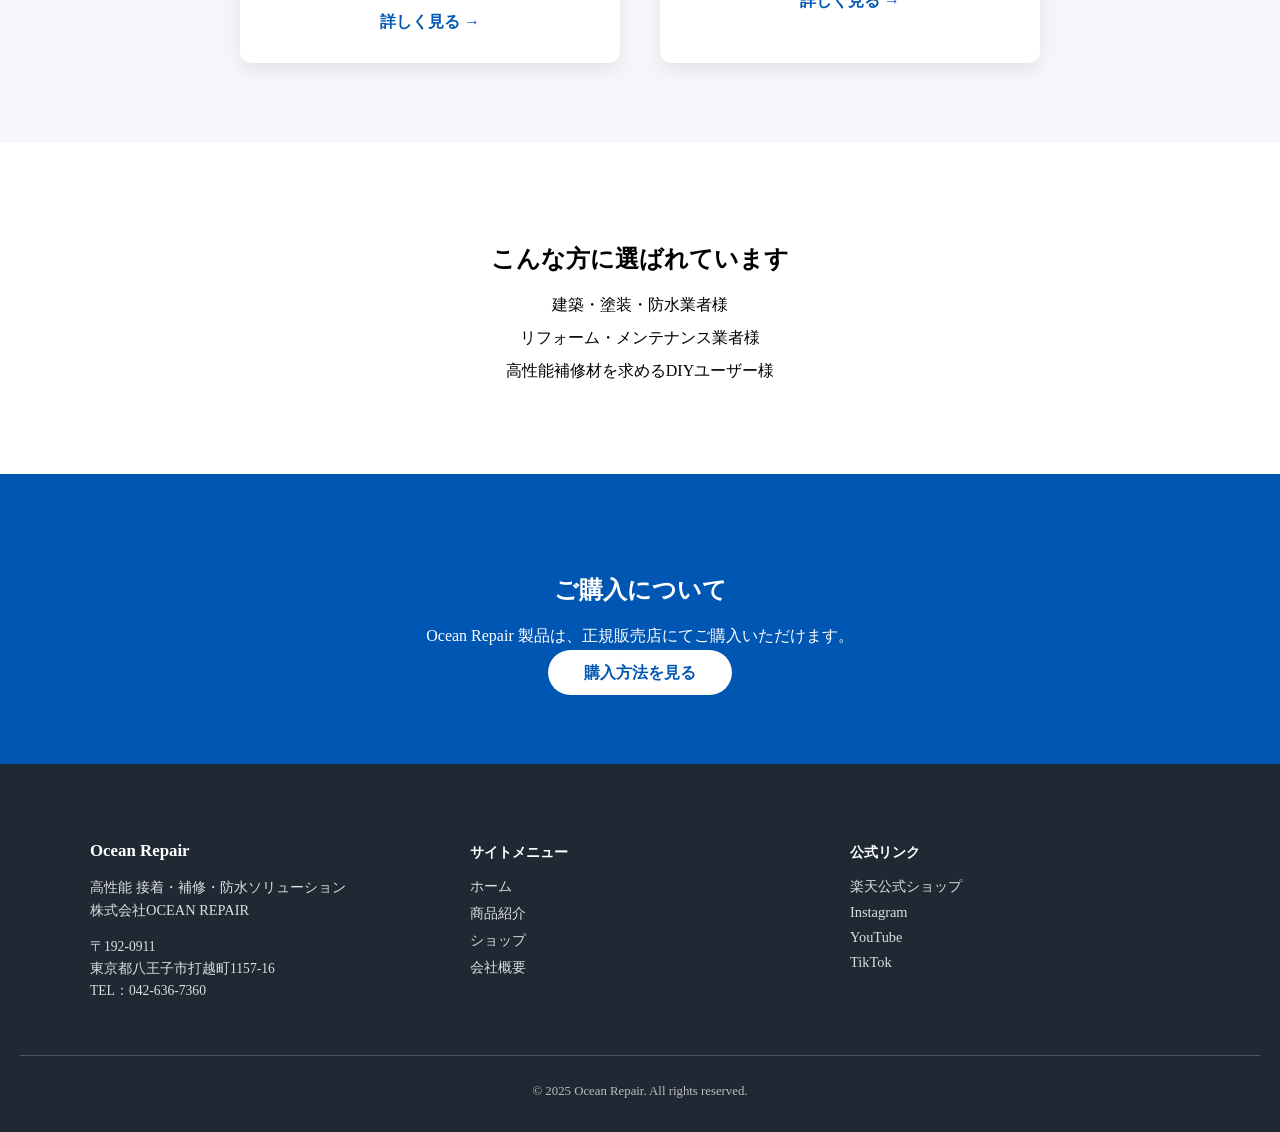
==== commit 2bbb62a3: "オーシャンに変更" ====
--- a/index.html
+++ b/index.html
@@ -44,7 +44,7 @@
       これ一本で。
     </h1>
     <p>
-      オーシャンオーシャンリペアは、独自技術による<br>
+      オーシャンリペアは、独自技術による<br>
       プロ仕様の補修・保護ソリューションを提供します。
     </p>
 
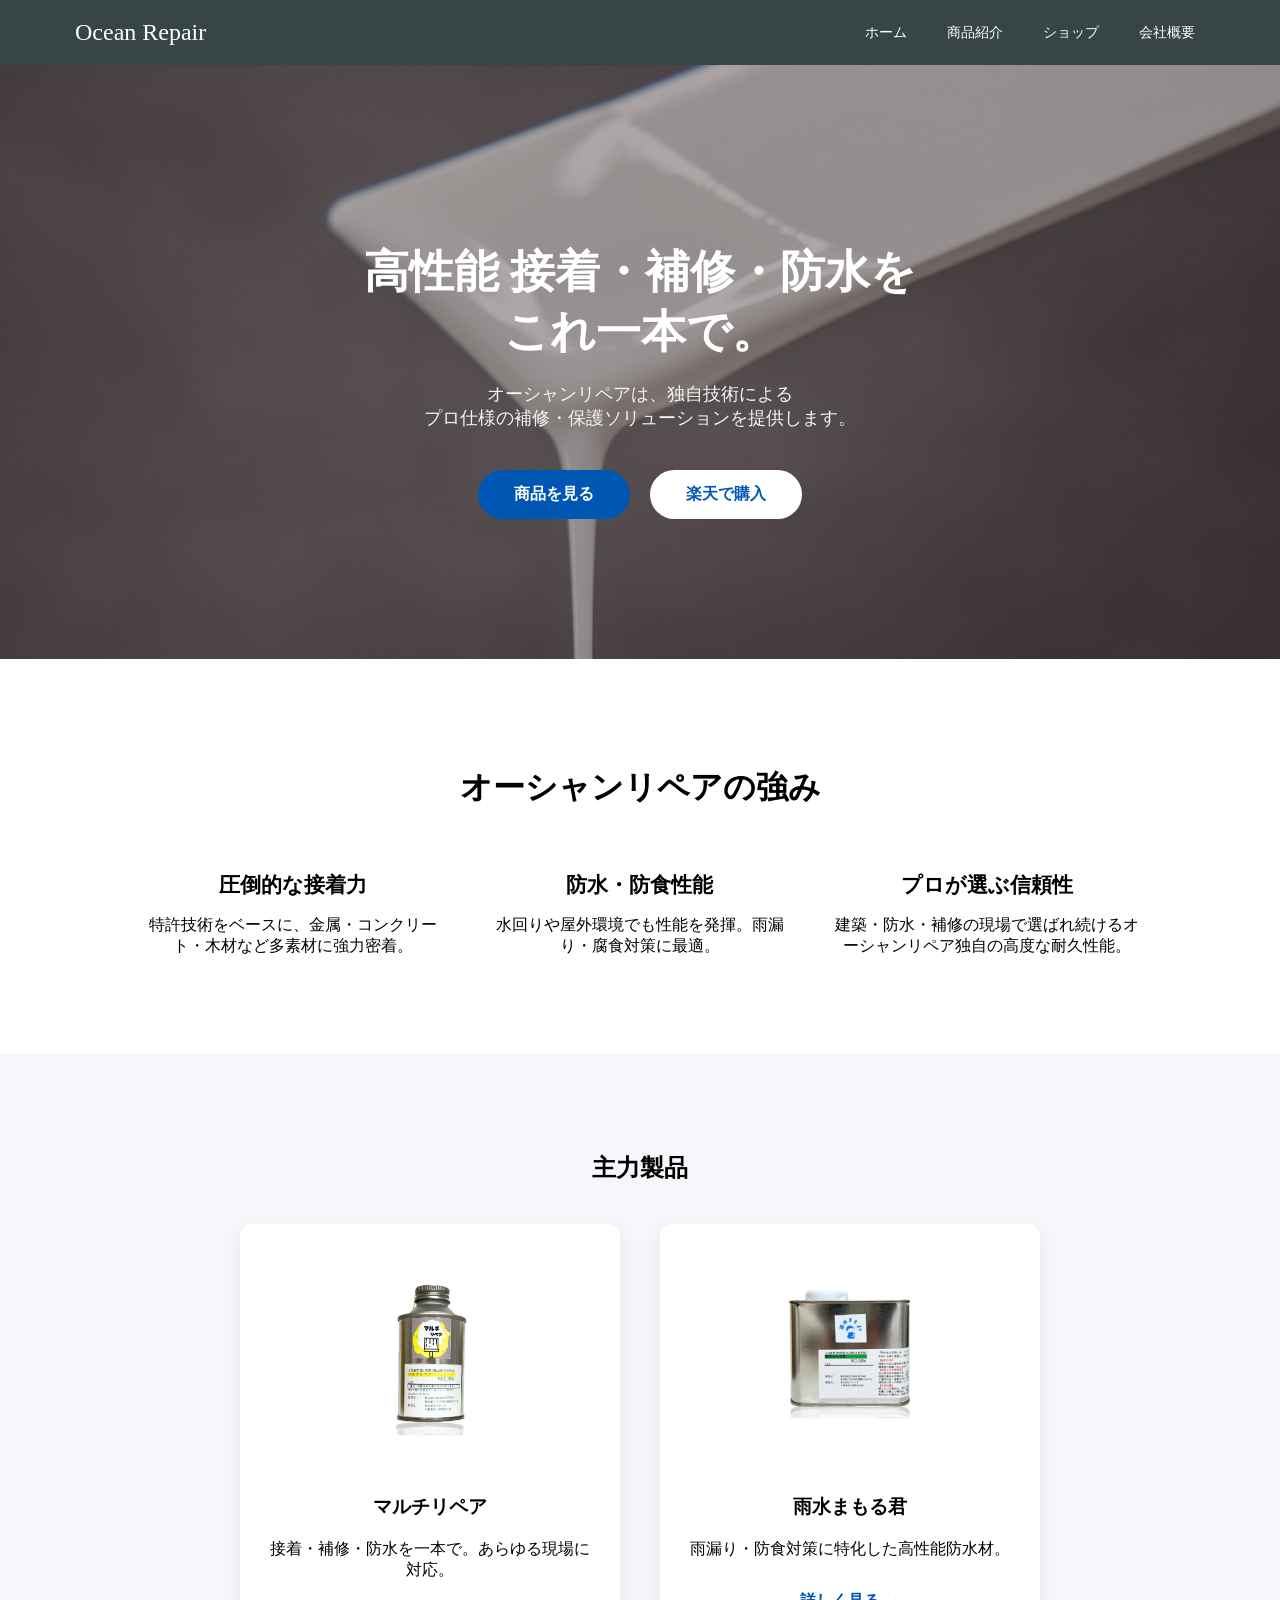
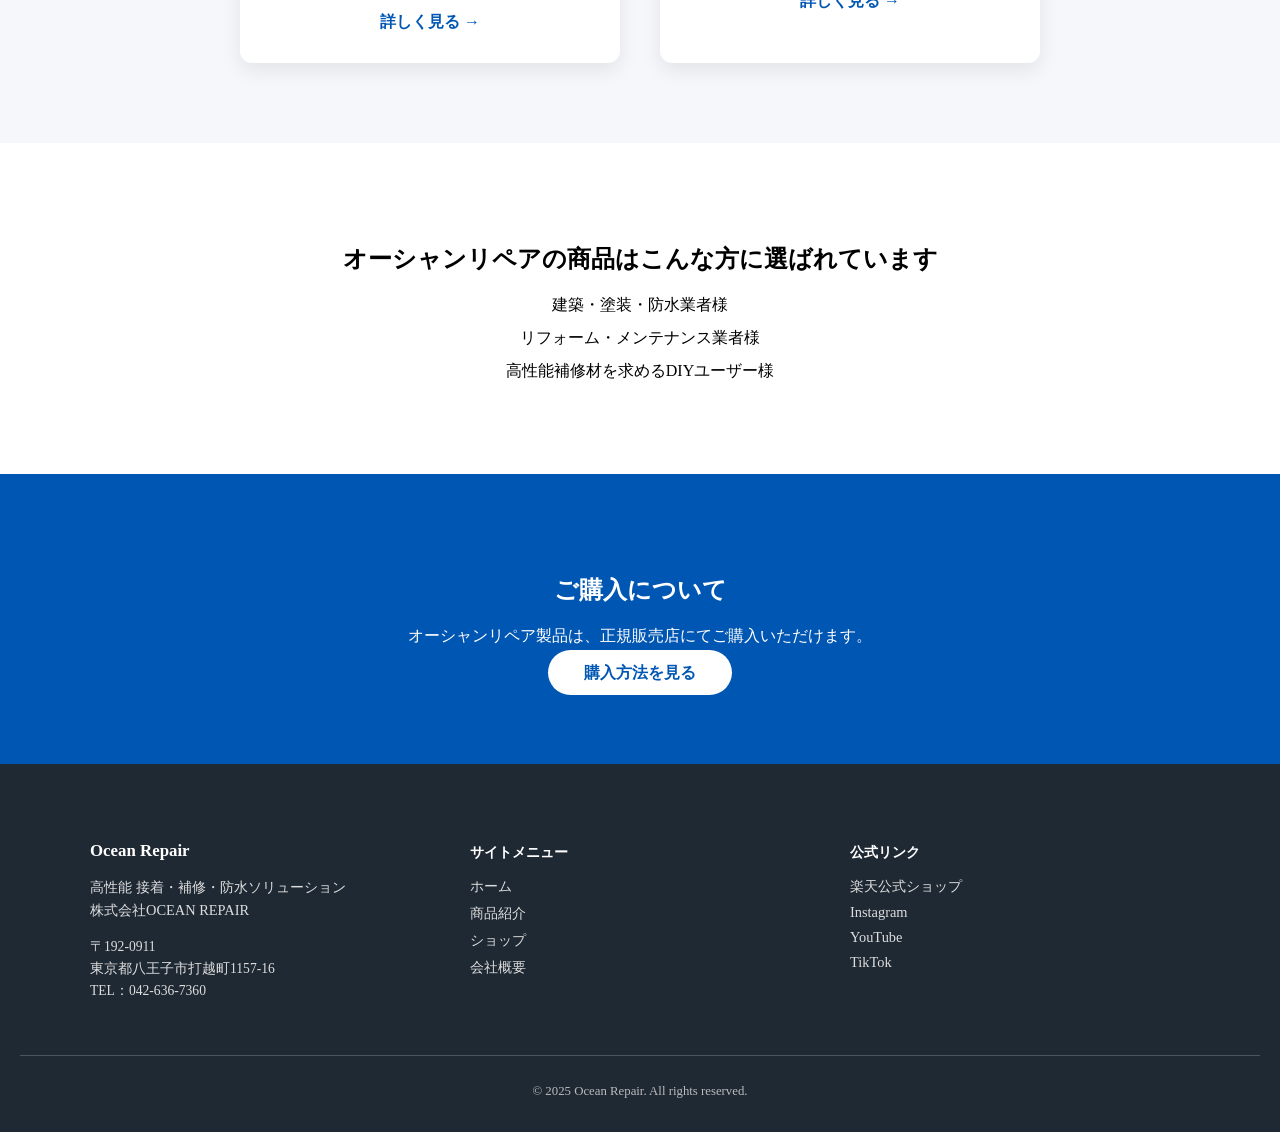
==== commit 7547d8e9: "オーシャンリペアの追加" ====
--- a/index.html
+++ b/index.html
@@ -59,7 +59,7 @@
 
 
 <section class="strengths">
-  <h2>Ocean Repair の強み</h2>
+  <h2>オーシャンリペアの強み</h2>
 
   <div class="strengths-grid">
     <div class="strength-item">
@@ -74,7 +74,7 @@
 
     <div class="strength-item">
       <h3>プロが選ぶ信頼性</h3>
-      <p>建築・防水・補修の現場で選ばれ続ける耐久性能。</p>
+      <p>建築・防水・補修の現場で選ばれ続けるオーシャンリペア独自の高度な耐久性能。</p>
     </div>
   </div>
 </section>
@@ -106,7 +106,7 @@
 
 
 <section class="usage">
-  <h2>こんな方に選ばれています</h2>
+  <h2>オーシャンリペアの商品はこんな方に選ばれています</h2>
 
   <ul>
     <li>建築・塗装・防水業者様</li>
@@ -119,7 +119,7 @@
 <section class="purchase">
   <h2>ご購入について</h2>
   <p>
-    Ocean Repair 製品は、正規販売店にてご購入いただけます。
+    オーシャンリペア製品は、正規販売店にてご購入いただけます。
   </p>
 
   <a href="shop.html" class="btn primary">購入方法を見る</a>
